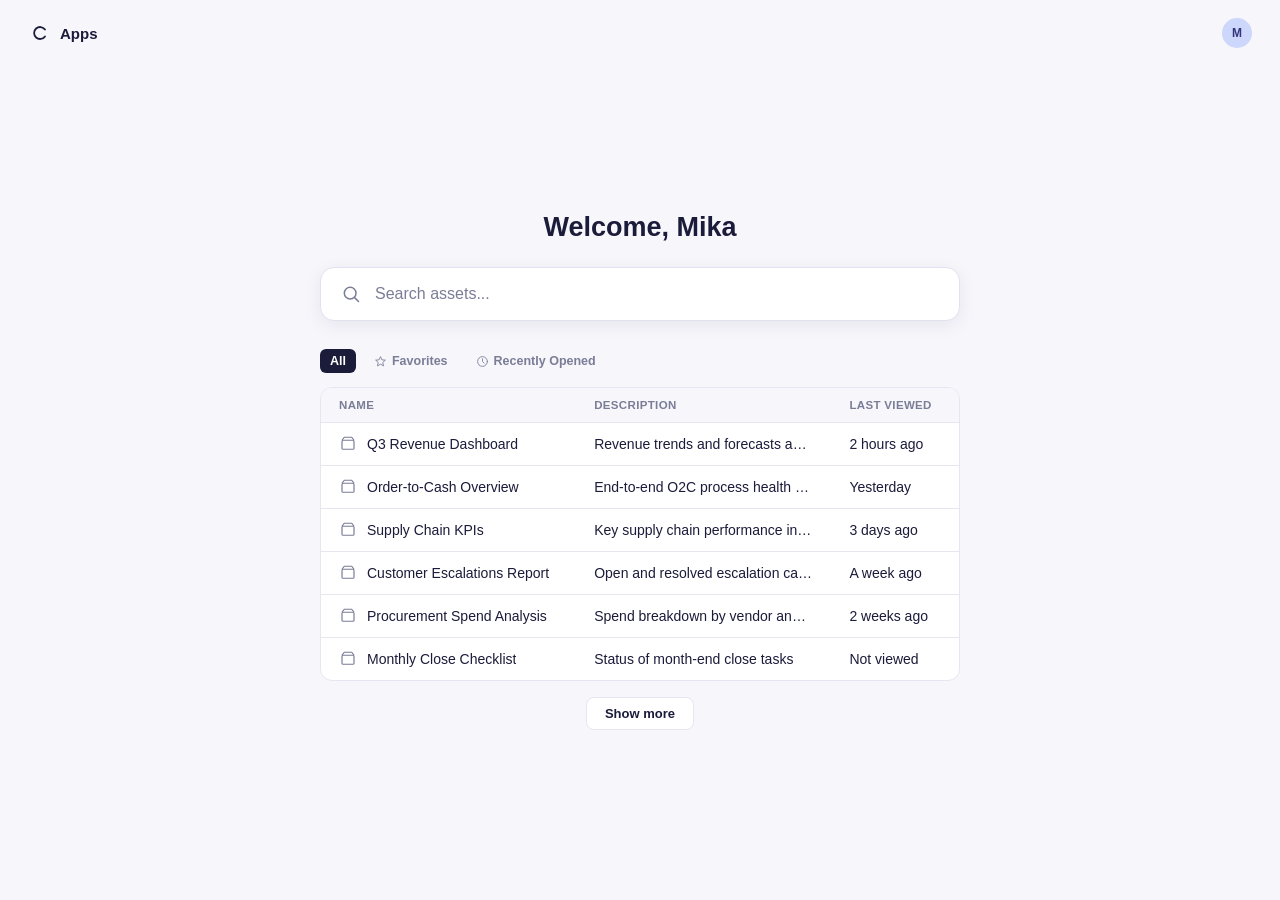
==== apps.html @ a7b81aa7 "Add Apps portal decoupling click-through prototype" ====
<!DOCTYPE html>
<html lang="en">
<head>
<meta charset="UTF-8" />
<meta name="viewport" content="width=device-width, initial-scale=1.0" />
<title>Apps</title>
<link rel="stylesheet" href="styles.css" />
</head>
<body>

<div class="apps-shell">

  <header class="apps-topbar">
    <div class="apps-topbar-logo">
      <svg viewBox="0 0 24 24" fill="none" stroke="currentColor" stroke-width="1.8">
        <path d="M17 8.5a6 6 0 1 0 0 7" stroke-linecap="round"/>
      </svg>
      <span>Apps</span>
    </div>
    <div class="l0-avatar" style="width:30px;height:30px;font-size:12px;">M</div>
  </header>

  <main class="apps-hero">
    <div class="apps-hero-inner">

      <h1 class="apps-welcome">Welcome, Mika</h1>

      <div class="apps-search">
        <svg viewBox="0 0 24 24" fill="none" stroke="currentColor" stroke-width="1.8" stroke-linecap="round">
          <circle cx="11" cy="11" r="7"/>
          <line x1="21" y1="21" x2="16.65" y2="16.65"/>
        </svg>
        <input type="text" placeholder="Search assets..." />
      </div>

      <div class="apps-filters">
        <button class="chip-btn chip-active" id="filter-all">All</button>
        <button class="chip-btn chip-inactive" id="filter-favorites">
          <svg viewBox="0 0 24 24" fill="none" stroke="currentColor" stroke-width="1.6" stroke-linejoin="round"><path d="M12 3l2.6 5.9 6.4.6-4.8 4.3 1.4 6.3L12 17l-5.6 3.1 1.4-6.3-4.8-4.3 6.4-.6L12 3z"/></svg>
          Favorites
        </button>
        <button class="chip-btn chip-inactive" id="filter-recent">
          <svg viewBox="0 0 24 24" fill="none" stroke="currentColor" stroke-width="1.6" stroke-linecap="round" stroke-linejoin="round"><circle cx="12" cy="12" r="9"/><path d="M12 7v5l3 3"/></svg>
          Recently Opened
        </button>
      </div>

      <div class="apps-asset-list">
        <table class="apps-table">
          <colgroup>
            <col class="apps-col-name" />
            <col class="apps-col-description" />
            <col class="apps-col-lastviewed" />
          </colgroup>
          <thead>
            <tr>
              <th>Name</th>
              <th>Description</th>
              <th>Last viewed</th>
            </tr>
          </thead>
          <tbody>
            <tr data-favorite="true" data-recent="true">
              <td>
                <div class="apps-name-cell">
                  <svg viewBox="0 0 24 24" fill="none" stroke="currentColor" stroke-width="1.6" stroke-linejoin="round"><rect x="4" y="7" width="16" height="12" rx="1.5"/><path d="M4 7l3-4h10l3 4"/></svg>
                  <span>Q3 Revenue Dashboard</span>
                </div>
              </td>
              <td class="apps-desc-cell">Revenue trends and forecasts across all regions</td>
              <td class="apps-lastviewed-cell">2 hours ago</td>
            </tr>
            <tr data-favorite="false" data-recent="true">
              <td>
                <div class="apps-name-cell">
                  <svg viewBox="0 0 24 24" fill="none" stroke="currentColor" stroke-width="1.6" stroke-linejoin="round"><rect x="4" y="7" width="16" height="12" rx="1.5"/><path d="M4 7l3-4h10l3 4"/></svg>
                  <span>Order-to-Cash Overview</span>
                </div>
              </td>
              <td class="apps-desc-cell">End-to-end O2C process health and bottlenecks</td>
              <td class="apps-lastviewed-cell">Yesterday</td>
            </tr>
            <tr data-favorite="true" data-recent="true">
              <td>
                <div class="apps-name-cell">
                  <svg viewBox="0 0 24 24" fill="none" stroke="currentColor" stroke-width="1.6" stroke-linejoin="round"><rect x="4" y="7" width="16" height="12" rx="1.5"/><path d="M4 7l3-4h10l3 4"/></svg>
                  <span>Supply Chain KPIs</span>
                </div>
              </td>
              <td class="apps-desc-cell">Key supply chain performance indicators</td>
              <td class="apps-lastviewed-cell">3 days ago</td>
            </tr>
            <tr data-favorite="false" data-recent="false">
              <td>
                <div class="apps-name-cell">
                  <svg viewBox="0 0 24 24" fill="none" stroke="currentColor" stroke-width="1.6" stroke-linejoin="round"><rect x="4" y="7" width="16" height="12" rx="1.5"/><path d="M4 7l3-4h10l3 4"/></svg>
                  <span>Customer Escalations Report</span>
                </div>
              </td>
              <td class="apps-desc-cell">Open and resolved escalation cases by team</td>
              <td class="apps-lastviewed-cell">A week ago</td>
            </tr>
            <tr data-favorite="false" data-recent="false">
              <td>
                <div class="apps-name-cell">
                  <svg viewBox="0 0 24 24" fill="none" stroke="currentColor" stroke-width="1.6" stroke-linejoin="round"><rect x="4" y="7" width="16" height="12" rx="1.5"/><path d="M4 7l3-4h10l3 4"/></svg>
                  <span>Procurement Spend Analysis</span>
                </div>
              </td>
              <td class="apps-desc-cell">Spend breakdown by vendor and category</td>
              <td class="apps-lastviewed-cell">2 weeks ago</td>
            </tr>
            <tr data-favorite="false" data-recent="false">
              <td>
                <div class="apps-name-cell">
                  <svg viewBox="0 0 24 24" fill="none" stroke="currentColor" stroke-width="1.6" stroke-linejoin="round"><rect x="4" y="7" width="16" height="12" rx="1.5"/><path d="M4 7l3-4h10l3 4"/></svg>
                  <span>Monthly Close Checklist</span>
                </div>
              </td>
              <td class="apps-desc-cell">Status of month-end close tasks</td>
              <td class="apps-lastviewed-cell">Not viewed</td>
            </tr>
          </tbody>
        </table>
      </div>

      <div class="apps-load-more">
        <button class="apps-load-more-btn" id="load-more-btn">Show more</button>
      </div>

    </div>
  </main>

</div>

<script>
  const allBtn = document.getElementById('filter-all');
  const favBtn = document.getElementById('filter-favorites');
  const recentBtn = document.getElementById('filter-recent');
  const filterBtns = [allBtn, favBtn, recentBtn];
  const tableBody = document.querySelector('.apps-table tbody');

  let currentMode = 'all';

  function applyFilterToRows() {
    document.querySelectorAll('.apps-table tbody tr').forEach((row) => {
      if (currentMode === 'favorites') {
        row.style.display = row.dataset.favorite === 'true' ? '' : 'none';
      } else if (currentMode === 'recent') {
        row.style.display = row.dataset.recent === 'true' ? '' : 'none';
      } else {
        row.style.display = '';
      }
    });
  }

  function setFilter(mode) {
    currentMode = mode;
    filterBtns.forEach((btn) => {
      const isActive = btn.dataset.mode === mode;
      btn.classList.toggle('chip-active', isActive);
      btn.classList.toggle('chip-inactive', !isActive);
    });
    applyFilterToRows();
  }

  allBtn.dataset.mode = 'all';
  favBtn.dataset.mode = 'favorites';
  recentBtn.dataset.mode = 'recent';

  filterBtns.forEach((btn) => {
    btn.addEventListener('click', () => setFilter(btn.dataset.mode));
  });

  // Selecting an asset opens it in the asset view
  tableBody.addEventListener('click', (e) => {
    if (e.target.closest('tr')) {
      window.location.href = 'asset-view.html';
    }
  });

  // ---- Load more: append another batch of assets ----
  const assetIcon = '<svg viewBox="0 0 24 24" fill="none" stroke="currentColor" stroke-width="1.6" stroke-linejoin="round"><rect x="4" y="7" width="16" height="12" rx="1.5"/><path d="M4 7l3-4h10l3 4"/></svg>';

  const moreAssets = [
    { name: 'Vendor Onboarding Times', desc: 'Average onboarding duration by vendor category', lastViewed: '3 weeks ago', favorite: false, recent: false },
    { name: 'Invoice Exception Handling', desc: 'Root causes for held and blocked invoices', lastViewed: 'A month ago', favorite: false, recent: false },
    { name: 'Warehouse Throughput', desc: 'Inbound and outbound throughput by warehouse', lastViewed: 'Not viewed', favorite: false, recent: false },
    { name: 'Customer Churn Signals', desc: 'Early indicators of churn risk by account', lastViewed: '5 days ago', favorite: true, recent: true },
    { name: 'HR Onboarding Funnel', desc: 'New hire onboarding completion rates', lastViewed: 'Not viewed', favorite: false, recent: false },
    { name: 'IT Ticket Backlog', desc: 'Open IT tickets by priority and age', lastViewed: '2 months ago', favorite: false, recent: false }
  ];

  const loadMoreBtn = document.getElementById('load-more-btn');
  let extraRows = [];
  let expanded = false;

  loadMoreBtn.addEventListener('click', () => {
    if (!expanded) {
      extraRows = moreAssets.map((asset) => {
        const row = document.createElement('tr');
        row.dataset.favorite = String(asset.favorite);
        row.dataset.recent = String(asset.recent);
        row.innerHTML = `
          <td>
            <div class="apps-name-cell">
              ${assetIcon}
              <span>${asset.name}</span>
            </div>
          </td>
          <td class="apps-desc-cell">${asset.desc}</td>
          <td class="apps-lastviewed-cell">${asset.lastViewed}</td>
        `;
        tableBody.appendChild(row);
        return row;
      });

      applyFilterToRows();
      loadMoreBtn.textContent = 'Show less';
      expanded = true;
    } else {
      extraRows.forEach((row) => row.remove());
      extraRows = [];
      loadMoreBtn.textContent = 'Show more';
      expanded = false;
    }
  });
</script>

</body>
</html>
---- styles.css ----
/* Shared design tokens + L0 sidebar styles for the Apps/Builder prototype */

:root {
  --font: -apple-system, BlinkMacSystemFont, "Inter", "Segoe UI", Roboto, Helvetica, Arial, sans-serif;

  --sidebar-bg: #f6f6fb;
  --content-bg: #ffffff;
  --border-color: #e6e6f0;

  --text-primary: #1b1b3a;
  --text-secondary: #7a7d96;

  --hover-bg: #d9d9e3;
  --active-bg: #cfe1fb;

  --search-bg: #ffffff;
  --search-border: #e2e2ee;
  --shortcut-bg: #eceef3;
  --shortcut-text: #6e7191;

  --avatar-bg: #cdd6fb;
  --avatar-text: #33367a;

  --accent-blue: #2f6fed;

  --sidebar-width: 280px;
  --sidebar-width-collapsed: 68px;
  --ide-sidebar-width: 200px;
}

* {
  box-sizing: border-box;
}

html, body {
  margin: 0;
  padding: 0;
  height: 100%;
  font-family: var(--font);
  color: var(--text-primary);
  -webkit-font-smoothing: antialiased;
}

.app-shell {
  display: flex;
  height: 100vh;
  overflow: hidden;
}

/* ---------- L0 Sidebar ---------- */

.l0-sidebar {
  width: var(--sidebar-width);
  flex-shrink: 0;
  background: var(--sidebar-bg);
  border-right: 1px solid var(--border-color);
  display: flex;
  flex-direction: column;
  transition: width 0.15s ease;
}

.l0-sidebar.collapsed {
  width: var(--sidebar-width-collapsed);
}

.l0-header {
  display: flex;
  align-items: center;
  justify-content: space-between;
  padding: 14px 16px 10px 16px;
  flex-shrink: 0;
}

.l0-workspace-switch {
  display: flex;
  align-items: center;
  gap: 8px;
  cursor: pointer;
  min-width: 0;
}

.l0-logo {
  width: 22px;
  height: 22px;
  flex-shrink: 0;
  color: var(--text-primary);
}

.l0-workspace-name {
  font-size: 15px;
  font-weight: 600;
  white-space: nowrap;
  overflow: hidden;
  text-overflow: ellipsis;
}

.l0-chevron {
  width: 14px;
  height: 14px;
  color: var(--text-secondary);
  flex-shrink: 0;
}

.l0-collapse-btn {
  width: 28px;
  height: 28px;
  border-radius: 6px;
  display: flex;
  align-items: center;
  justify-content: center;
  color: var(--text-secondary);
  cursor: pointer;
  border: 1px solid transparent;
  background: transparent;
  flex-shrink: 0;
}

.l0-collapse-btn:hover {
  background: var(--hover-bg);
  border-color: var(--border-color);
  color: var(--text-primary);
}

.l0-collapse-btn svg {
  width: 18px;
  height: 18px;
}

/* Generic tooltip, shown on hover of any [data-tooltip] element (mirrors product tooltip style) */
[data-tooltip] {
  position: relative;
}

[data-tooltip]::after {
  content: attr(data-tooltip);
  position: absolute;
  left: calc(100% + 12px);
  top: 50%;
  transform: translateY(-50%);
  background: #ffffff;
  border: 1px solid var(--border-color);
  border-radius: 8px;
  padding: 7px 12px;
  font-size: 13px;
  font-weight: 600;
  color: var(--text-primary);
  white-space: nowrap;
  box-shadow: 0 4px 12px rgba(20, 20, 50, 0.12);
  opacity: 0;
  pointer-events: none;
  transition: opacity 0.1s ease;
  z-index: 20;
}

[data-tooltip]::before {
  content: "";
  position: absolute;
  left: 100%;
  top: 50%;
  margin-left: 4px;
  width: 8px;
  height: 8px;
  background: #ffffff;
  border-left: 1px solid var(--border-color);
  border-bottom: 1px solid var(--border-color);
  transform: translateY(-50%) rotate(135deg);
  opacity: 0;
  transition: opacity 0.1s ease;
  z-index: 21;
}

[data-tooltip]:hover::after,
[data-tooltip]:hover::before {
  opacity: 1;
}

/* Nav item tooltips only make sense when collapsed (icon-only) — label is visible otherwise */
.l0-sidebar:not(.collapsed) .l0-nav-item::after,
.l0-sidebar:not(.collapsed) .l0-nav-item::before {
  content: none;
}

.l0-sidebar.collapsed .l0-workspace-name,
.l0-sidebar.collapsed .l0-chevron,
.l0-sidebar.collapsed .l0-nav-label,
.l0-sidebar.collapsed .l0-starred-label,
.l0-sidebar.collapsed .l0-profile-info {
  display: none;
}

.l0-sidebar.collapsed .l0-header {
  justify-content: center;
}

/* Collapsed search: icon-only, acts as a button that re-expands the sidebar */
.l0-sidebar.collapsed .l0-search {
  margin: 4px 12px 12px 12px;
}

.l0-sidebar.collapsed .l0-search-inner {
  background: transparent;
  border-color: transparent;
  padding: 9px 10px;
  justify-content: center;
}

.l0-sidebar.collapsed .l0-search-inner:hover {
  background: var(--hover-bg);
}

.l0-sidebar.collapsed .l0-search-inner input,
.l0-sidebar.collapsed .l0-search-inner .l0-shortcut {
  display: none;
}

/* Search */

.l0-search {
  margin: 4px 16px 12px 16px;
  flex-shrink: 0;
}

.l0-search-inner {
  display: flex;
  align-items: center;
  gap: 8px;
  background: var(--search-bg);
  border: 1px solid var(--search-border);
  border-radius: 8px;
  padding: 8px 10px;
}

.l0-search-icon {
  width: 16px;
  height: 16px;
  color: var(--text-secondary);
  flex-shrink: 0;
}

.l0-search-inner input {
  border: none;
  outline: none;
  background: transparent;
  font-size: 13.5px;
  font-family: var(--font);
  color: var(--text-primary);
  flex: 1;
  min-width: 0;
}

.l0-search-inner input::placeholder {
  color: var(--text-secondary);
}

.l0-shortcut {
  display: flex;
  align-items: center;
  gap: 2px;
  background: var(--shortcut-bg);
  color: var(--shortcut-text);
  font-size: 11px;
  font-weight: 600;
  padding: 2px 6px;
  border-radius: 5px;
  flex-shrink: 0;
}

/* Nav list */

.l0-nav {
  display: flex;
  flex-direction: column;
  gap: 2px;
  padding: 0 12px;
  flex-shrink: 0;
}

.l0-nav-item {
  display: flex;
  align-items: center;
  gap: 10px;
  padding: 9px 10px;
  border-radius: 8px;
  cursor: pointer;
  color: var(--text-primary);
  text-decoration: none;
  font-size: 14.5px;
  font-weight: 500;
}

.l0-sidebar.collapsed .l0-nav-item {
  justify-content: center;
}

.l0-nav-item:hover {
  background: var(--hover-bg);
}

.l0-nav-item.active {
  background: var(--active-bg);
}

.l0-nav-item.active:hover {
  background: var(--active-bg);
}

.l0-nav-icon {
  width: 19px;
  height: 19px;
  flex-shrink: 0;
}

.l0-nav-label {
  white-space: nowrap;
  overflow: hidden;
  text-overflow: ellipsis;
}

.l0-divider {
  height: 1px;
  background: var(--border-color);
  margin: 10px 16px;
  flex-shrink: 0;
}

/* Starred section */

.l0-starred {
  padding: 4px 22px;
  flex-shrink: 0;
}

.l0-starred-label {
  font-size: 12.5px;
  font-weight: 600;
  color: var(--text-secondary);
}

/* Scrollable middle area (for future long lists) */

.l0-scroll-area {
  flex: 1;
  overflow-y: auto;
}

.l0-scroll-area::-webkit-scrollbar {
  width: 6px;
}

.l0-scroll-area::-webkit-scrollbar-thumb {
  background: var(--border-color);
  border-radius: 3px;
}

/* Profile footer */

.l0-footer {
  flex-shrink: 0;
  padding: 12px 16px;
  display: flex;
  align-items: center;
  gap: 10px;
  cursor: pointer;
}

.l0-footer:hover {
  background: var(--hover-bg);
}

.l0-avatar {
  width: 32px;
  height: 32px;
  border-radius: 50%;
  background: var(--avatar-bg);
  color: var(--avatar-text);
  display: flex;
  align-items: center;
  justify-content: center;
  font-size: 13px;
  font-weight: 700;
  flex-shrink: 0;
}

.l0-profile-info {
  display: flex;
  flex-direction: column;
  min-width: 0;
  line-height: 1.3;
}

.l0-profile-name {
  font-size: 13.5px;
  font-weight: 600;
  color: var(--text-primary);
  white-space: nowrap;
  overflow: hidden;
  text-overflow: ellipsis;
}

.l0-profile-role {
  font-size: 12px;
  color: var(--text-secondary);
}

/* ---------- Main content placeholder ---------- */

.main-content {
  flex: 1;
  background: var(--content-bg);
  display: flex;
  flex-direction: column;
  min-width: 0;
}

.main-header {
  display: flex;
  align-items: center;
  justify-content: space-between;
  gap: 16px;
  padding: 10px 20px;
  background: var(--content-bg);
  flex-shrink: 0;
}

.header-right {
  display: flex;
  align-items: center;
  gap: 8px;
}

/* Shared bordered "pill" look: label chip, buttons, search box */
.header-pill,
.hbtn,
.header-search-box {
  height: 32px;
  border: 1px solid var(--border-color);
  border-radius: 8px;
  background: var(--search-bg);
}

.header-pill {
  display: inline-flex;
  align-items: center;
  gap: 6px;
  padding: 0 12px;
  font-size: 13.5px;
  font-weight: 600;
  color: var(--text-primary);
  white-space: nowrap;
}

.breadcrumb-root {
  cursor: pointer;
}

.breadcrumb-root:hover {
  color: var(--text-secondary);
}

.breadcrumb-sep {
  width: 13px;
  height: 13px;
  color: var(--text-secondary);
  flex-shrink: 0;
}

.breadcrumb-current {
  display: inline-flex;
  align-items: center;
  gap: 6px;
  cursor: pointer;
}

.breadcrumb-current svg.breadcrumb-icon {
  width: 16px;
  height: 16px;
  color: var(--text-secondary);
  flex-shrink: 0;
}

.breadcrumb-chevron {
  width: 13px;
  height: 13px;
  color: var(--text-secondary);
  flex-shrink: 0;
}

.hbtn {
  display: inline-flex;
  align-items: center;
  gap: 6px;
  padding: 0 12px;
  font-size: 13px;
  font-weight: 600;
  color: var(--text-primary);
  text-decoration: none;
  cursor: pointer;
  white-space: nowrap;
}

.hbtn:hover {
  background: var(--hover-bg);
}

.hbtn svg {
  width: 15px;
  height: 15px;
  flex-shrink: 0;
}

.header-search-box {
  display: flex;
  align-items: center;
  padding: 0 10px;
  width: 200px;
  gap: 8px;
}

.header-search-box input {
  border: none;
  outline: none;
  background: transparent;
  font-family: var(--font);
  font-size: 13px;
  color: var(--text-primary);
  flex: 1;
  min-width: 0;
}

.header-search-box input::placeholder {
  color: var(--text-secondary);
}

.header-search-shortcut {
  font-size: 12px;
  color: var(--text-secondary);
  flex-shrink: 0;
}

.hicon-btn {
  width: 32px;
  height: 32px;
  border-radius: 8px;
  border: none;
  background: transparent;
  color: var(--text-primary);
  display: flex;
  align-items: center;
  justify-content: center;
  cursor: pointer;
  flex-shrink: 0;
}

.hicon-btn:hover {
  background: var(--hover-bg);
}

.hicon-btn svg {
  width: 17px;
  height: 17px;
}

.main-body {
  flex: 1;
  overflow-y: auto;
  display: flex;
  flex-direction: column;
}

/* ---------- Toolbar (above data table) ---------- */

.toolbar {
  display: flex;
  align-items: center;
  justify-content: space-between;
  padding: 14px 20px;
  flex-shrink: 0;
}

.toolbar-left {
  display: flex;
  align-items: center;
  gap: 8px;
}

.toolbar-title {
  font-size: 14px;
  font-weight: 700;
  color: var(--text-primary);
  margin-right: 4px;
  white-space: nowrap;
}

.chip-btn {
  display: inline-flex;
  align-items: center;
  gap: 5px;
  border: none;
  border-radius: 6px;
  padding: 5px 10px;
  font-size: 12.5px;
  font-weight: 600;
  cursor: pointer;
  white-space: nowrap;
}

.chip-btn svg {
  width: 13px;
  height: 13px;
}

.chip-btn.chip-active {
  background: var(--text-primary);
  color: #ffffff;
}

.chip-btn.chip-inactive {
  background: transparent;
  color: var(--text-secondary);
}

.chip-btn.chip-inactive:hover {
  background: var(--hover-bg);
  color: var(--text-primary);
}

.view-toggle {
  display: flex;
  align-items: center;
  gap: 2px;
}

.view-toggle-btn {
  width: 30px;
  height: 30px;
  border: none;
  background: transparent;
  border-radius: 6px;
  display: flex;
  align-items: center;
  justify-content: center;
  color: var(--text-secondary);
  cursor: pointer;
}

.view-toggle-btn svg {
  width: 17px;
  height: 17px;
}

.view-toggle-btn:hover {
  background: var(--hover-bg);
}

.view-toggle-btn.active {
  background: var(--hover-bg);
  color: var(--text-primary);
}

/* ---------- Data table ---------- */

.data-table {
  width: 100%;
  table-layout: fixed;
  border-collapse: collapse;
}

.data-table th {
  text-align: left;
  font-size: 12.5px;
  font-weight: 700;
  color: var(--text-primary);
  padding: 8px 20px;
  border-bottom: 1px solid var(--border-color);
  white-space: nowrap;
  overflow: hidden;
  text-overflow: ellipsis;
}

.data-table td {
  padding: 9px 20px;
  font-size: 13px;
  color: var(--text-primary);
  border-bottom: 1px solid var(--border-color);
  vertical-align: middle;
  overflow: hidden;
}

.data-table tbody tr {
  cursor: pointer;
}

.data-table tbody tr:hover {
  background: var(--sidebar-bg);
}

.space-detail-view {
  padding: 40px 20px;
}

.space-detail-empty {
  font-size: 13.5px;
  color: var(--text-secondary);
}

.col-name {
  width: 32%;
}

.col-description {
  width: 26%;
  color: var(--text-secondary);
}

.col-packages {
  width: 14%;
}

.col-perspectives {
  width: 22%;
}

.col-actions {
  width: 40px;
  text-align: right;
}

.name-cell {
  display: flex;
  align-items: center;
  gap: 8px;
  min-width: 0;
}

.name-cell svg {
  width: 18px;
  height: 18px;
  color: var(--text-secondary);
  flex-shrink: 0;
}

.name-cell .expand-chevron {
  width: 13px;
  height: 13px;
  margin-right: -2px;
}

.name-cell span {
  overflow: hidden;
  text-overflow: ellipsis;
  white-space: nowrap;
}

.desc-cell {
  color: var(--text-secondary);
  overflow: hidden;
  text-overflow: ellipsis;
  white-space: nowrap;
}

.perspective-chip {
  display: inline-flex;
  align-items: center;
  gap: 4px;
  background: var(--sidebar-bg);
  border-radius: 6px;
  padding: 3px 8px;
  font-size: 12px;
  font-weight: 500;
  color: var(--text-primary);
  max-width: 150px;
}

.perspective-chip svg {
  width: 12px;
  height: 12px;
  flex-shrink: 0;
  color: var(--text-secondary);
}

.perspective-chip span {
  overflow: hidden;
  text-overflow: ellipsis;
  white-space: nowrap;
}

.perspective-more {
  display: inline-flex;
  align-items: center;
  margin-left: 4px;
  background: var(--sidebar-bg);
  border-radius: 6px;
  padding: 3px 7px;
  font-size: 12px;
  font-weight: 600;
  color: var(--text-secondary);
}

.row-more-btn {
  width: 26px;
  height: 26px;
  border: none;
  background: transparent;
  border-radius: 6px;
  color: var(--text-secondary);
  display: inline-flex;
  align-items: center;
  justify-content: center;
  cursor: pointer;
}

.row-more-btn:hover {
  background: var(--hover-bg);
  color: var(--text-primary);
}

.row-more-btn svg {
  width: 15px;
  height: 15px;
}

/* ================================================================
   IDE / Asset Editor screen (ide.html)
   ================================================================ */

.ide-shell {
  flex: 1;
  min-width: 0;
  display: flex;
  flex-direction: column;
  height: 100%;
  overflow: hidden;
}

/* ---------- Top bar: breadcrumb + global actions ---------- */

.ide-topbar {
  flex-shrink: 0;
  height: 44px;
  display: flex;
  align-items: center;
  justify-content: space-between;
  gap: 16px;
  padding: 0 16px;
  border-bottom: 1px solid var(--border-color);
  background: var(--content-bg);
}

.ide-breadcrumb {
  display: flex;
  align-items: center;
  gap: 6px;
  font-size: 13px;
  font-weight: 600;
  color: var(--text-primary);
  min-width: 0;
  overflow: hidden;
}

.ide-crumb {
  display: flex;
  align-items: center;
  gap: 5px;
  white-space: nowrap;
  cursor: pointer;
}

.ide-crumb.static {
  cursor: default;
}

.ide-crumb:hover {
  color: var(--text-secondary);
}

.ide-crumb svg.crumb-icon {
  width: 15px;
  height: 15px;
  color: var(--text-secondary);
  flex-shrink: 0;
}

.ide-crumb svg.crumb-chevron {
  width: 12px;
  height: 12px;
  color: var(--text-secondary);
  flex-shrink: 0;
}

.ide-crumb-sep {
  width: 12px;
  height: 12px;
  color: var(--text-secondary);
  flex-shrink: 0;
}

.ide-favorite-btn {
  width: 26px;
  height: 26px;
  border: none;
  background: transparent;
  border-radius: 6px;
  color: var(--text-secondary);
  display: flex;
  align-items: center;
  justify-content: center;
  cursor: pointer;
  flex-shrink: 0;
  margin-left: 2px;
}

.ide-favorite-btn:hover {
  background: var(--hover-bg);
  color: var(--text-primary);
}

.ide-favorite-btn svg {
  width: 15px;
  height: 15px;
}

.ide-topbar-right {
  display: flex;
  align-items: center;
  gap: 8px;
  flex-shrink: 0;
}

.ide-topbar-right .header-search-box {
  width: 150px;
}

.status-pill {
  display: inline-flex;
  align-items: center;
  gap: 6px;
  height: 32px;
  border: 1px solid var(--border-color);
  border-radius: 8px;
  padding: 0 10px;
  font-size: 13px;
  font-weight: 600;
  color: var(--text-primary);
  cursor: pointer;
  white-space: nowrap;
}

.status-pill:hover {
  background: var(--hover-bg);
}

.status-dot {
  width: 8px;
  height: 8px;
  border-radius: 50%;
  background: var(--accent-blue);
  flex-shrink: 0;
}

.status-pill svg {
  width: 12px;
  height: 12px;
  color: var(--text-secondary);
  flex-shrink: 0;
}

.count-btn {
  display: inline-flex;
  align-items: center;
  gap: 5px;
  height: 32px;
  border: none;
  background: transparent;
  border-radius: 8px;
  padding: 0 8px;
  font-size: 12.5px;
  font-weight: 600;
  color: var(--text-secondary);
  cursor: pointer;
}

.count-btn:hover {
  background: var(--hover-bg);
}

.count-btn svg {
  width: 16px;
  height: 16px;
}

.btn-primary {
  height: 32px;
  border: none;
  border-radius: 8px;
  padding: 0 16px;
  background: var(--text-primary);
  color: #ffffff;
  font-family: var(--font);
  font-size: 13px;
  font-weight: 600;
  cursor: pointer;
}

.btn-primary:hover {
  opacity: 0.88;
}

/* ---------- Tab bar (below topbar) ---------- */

.ide-tabbar {
  flex-shrink: 0;
  height: 40px;
  display: flex;
  align-items: stretch;
  border-bottom: 1px solid var(--border-color);
  background: var(--content-bg);
}

.ide-tabbar-sidebar-slot {
  width: var(--ide-sidebar-width);
  flex-shrink: 0;
  display: flex;
  align-items: center;
  gap: 4px;
  padding: 0 10px;
  border-right: 1px solid var(--border-color);
}

.new-asset-btn {
  display: inline-flex;
  align-items: center;
  gap: 6px;
  border: none;
  background: transparent;
  border-radius: 6px;
  padding: 5px 8px 5px 4px;
  font-size: 12.5px;
  font-weight: 600;
  color: var(--text-primary);
  cursor: pointer;
  white-space: nowrap;
}

.new-asset-btn:hover {
  background: var(--hover-bg);
}

.new-asset-btn svg {
  width: 15px;
  height: 15px;
  flex-shrink: 0;
}

.tabbar-icon-btn {
  width: 26px;
  height: 26px;
  border: none;
  background: transparent;
  border-radius: 6px;
  color: var(--text-secondary);
  display: inline-flex;
  align-items: center;
  justify-content: center;
  cursor: pointer;
  flex-shrink: 0;
}

.tabbar-icon-btn:hover {
  background: var(--hover-bg);
  color: var(--text-primary);
}

.tabbar-icon-btn svg {
  width: 15px;
  height: 15px;
}

.ide-tabbar-main {
  flex: 1;
  display: flex;
  align-items: center;
  gap: 4px;
  padding: 0 8px;
  min-width: 0;
}

.asset-tab {
  display: inline-flex;
  align-items: center;
  gap: 6px;
  height: 28px;
  padding: 0 8px 0 10px;
  border-radius: 6px;
  font-size: 13px;
  font-weight: 500;
  color: var(--text-primary);
  background: var(--sidebar-bg);
  cursor: pointer;
  flex-shrink: 0;
}

.asset-tab svg.tab-icon {
  width: 15px;
  height: 15px;
  color: var(--text-secondary);
  flex-shrink: 0;
}

.asset-tab .tab-close {
  width: 16px;
  height: 16px;
  border-radius: 4px;
  display: inline-flex;
  align-items: center;
  justify-content: center;
  color: var(--text-secondary);
  flex-shrink: 0;
}

.asset-tab .tab-close:hover {
  background: var(--hover-bg);
  color: var(--text-primary);
}

.asset-tab .tab-close svg {
  width: 12px;
  height: 12px;
}

/* ---------- Body row: sidebar + main ---------- */

.ide-body-row {
  flex: 1;
  display: flex;
  min-height: 0;
  overflow: hidden;
}

.ide-sidebar {
  width: var(--ide-sidebar-width);
  flex-shrink: 0;
  background: var(--sidebar-bg);
  border-right: 1px solid var(--border-color);
  display: flex;
  flex-direction: column;
  overflow-y: auto;
  padding: 8px 0;
}

.ide-nav {
  display: flex;
  flex-direction: column;
  gap: 1px;
  padding: 0 8px;
}

.ide-nav-item {
  display: flex;
  align-items: center;
  gap: 8px;
  padding: 6px 8px;
  border-radius: 6px;
  font-size: 13px;
  font-weight: 500;
  color: var(--text-primary);
  text-decoration: none;
  cursor: pointer;
  white-space: nowrap;
}

.ide-nav-item:hover {
  background: var(--hover-bg);
}

.ide-nav-item svg {
  width: 16px;
  height: 16px;
  color: var(--text-secondary);
  flex-shrink: 0;
}

.ide-nav-item span {
  overflow: hidden;
  text-overflow: ellipsis;
  flex: 1;
  min-width: 0;
}

.ide-nav-item .row-chevron {
  width: 13px;
  height: 13px;
  color: var(--text-secondary);
  flex-shrink: 0;
}

.ide-section-label {
  font-size: 10.5px;
  font-weight: 700;
  letter-spacing: 0.04em;
  text-transform: uppercase;
  color: var(--text-secondary);
  padding: 14px 16px 6px 16px;
}

.ide-nav-children {
  display: flex;
  flex-direction: column;
  gap: 1px;
  padding: 0 8px;
}

.ide-nav-child {
  display: flex;
  align-items: center;
  gap: 8px;
  padding: 6px 8px 6px 30px;
  border-radius: 6px;
  font-size: 13px;
  font-weight: 500;
  color: var(--text-primary);
  cursor: pointer;
  border-left: 2px solid transparent;
  margin-left: 2px;
}

.ide-nav-child:hover {
  background: var(--hover-bg);
}

.ide-nav-child.active {
  background: var(--active-bg);
  border-left: 2px solid var(--accent-blue);
}

.ide-nav-child span {
  flex: 1;
  min-width: 0;
  overflow: hidden;
  text-overflow: ellipsis;
}

.ide-nav-child .row-more-btn {
  flex-shrink: 0;
}

.ide-sidebar-spacer {
  flex: 1;
}

.ide-sidebar-footer {
  border-top: 1px solid var(--border-color);
  padding: 8px 8px 4px 8px;
  display: flex;
  flex-direction: column;
  gap: 1px;
}

/* ---------- Main: asset body ---------- */

.ide-main {
  flex: 1;
  display: flex;
  flex-direction: column;
  min-width: 0;
  background: var(--content-bg);
  overflow: hidden;
}

.asset-header {
  flex-shrink: 0;
  display: flex;
  align-items: center;
  gap: 14px;
  padding: 12px 20px 10px 20px;
}

.asset-title {
  font-size: 15px;
  font-weight: 700;
  color: var(--text-primary);
  white-space: nowrap;
}

.asset-header-icons {
  display: flex;
  align-items: center;
  gap: 2px;
}

.asset-header-icon-btn {
  width: 28px;
  height: 28px;
  border: none;
  background: transparent;
  border-radius: 6px;
  color: var(--text-secondary);
  display: inline-flex;
  align-items: center;
  justify-content: center;
  cursor: pointer;
}

.asset-header-icon-btn:hover {
  background: var(--hover-bg);
  color: var(--text-primary);
}

.asset-header-icon-btn svg {
  width: 15px;
  height: 15px;
}

.asset-header-spacer {
  flex: 1;
}

.segmented-control {
  display: flex;
  align-items: center;
  gap: 2px;
  background: var(--sidebar-bg);
  border-radius: 8px;
  padding: 2px;
  flex-shrink: 0;
}

.segmented-option {
  padding: 5px 12px;
  font-size: 12.5px;
  font-weight: 600;
  color: var(--text-secondary);
  border-radius: 6px;
  cursor: pointer;
  white-space: nowrap;
}

.segmented-option.active {
  background: #ffffff;
  color: var(--text-primary);
  border: 1px solid var(--border-color);
}

.asset-header-trailing {
  display: flex;
  align-items: center;
  gap: 10px;
  flex-shrink: 0;
}

.percent-badge {
  width: 28px;
  height: 28px;
  border-radius: 50%;
  border: 2px solid var(--accent-blue);
  display: flex;
  align-items: center;
  justify-content: center;
  font-size: 7px;
  font-weight: 700;
  color: var(--text-primary);
  flex-shrink: 0;
}

.badge-wrap {
  position: relative;
  display: inline-flex;
  color: var(--text-secondary);
  cursor: pointer;
}

.badge-wrap svg {
  width: 18px;
  height: 18px;
}

.badge-count {
  position: absolute;
  top: -5px;
  right: -7px;
  background: var(--accent-blue);
  color: #ffffff;
  font-size: 9px;
  font-weight: 700;
  border-radius: 8px;
  padding: 0 4px;
  line-height: 14px;
  min-width: 14px;
  text-align: center;
}

.edit-btn {
  width: 26px;
  height: 26px;
  border: none;
  background: transparent;
  border-radius: 6px;
  color: var(--text-secondary);
  display: inline-flex;
  align-items: center;
  justify-content: center;
  cursor: pointer;
  flex-shrink: 0;
}

.edit-btn:hover {
  background: var(--hover-bg);
  color: var(--text-primary);
}

.edit-btn svg {
  width: 15px;
  height: 15px;
}

.asset-tabs {
  flex-shrink: 0;
  display: flex;
  align-items: center;
  gap: 20px;
  padding: 0 20px;
  border-bottom: 1px solid var(--border-color);
}

.asset-view-tab {
  padding: 9px 0;
  font-size: 13px;
  font-weight: 600;
  color: var(--text-secondary);
  cursor: pointer;
  border-bottom: 2px solid transparent;
  margin-bottom: -1px;
}

.asset-view-tab.active {
  color: var(--text-primary);
  border-bottom: 2px solid var(--text-primary);
}

.asset-canvas {
  flex: 1;
  overflow: auto;
  padding: 48px 0 0 140px;
}

.metric-card {
  display: inline-block;
  border: 1px solid var(--border-color);
  border-radius: 8px;
  padding: 14px 22px 18px 22px;
  background: var(--content-bg);
}

.metric-label {
  font-size: 10.5px;
  font-weight: 700;
  letter-spacing: 0.04em;
  text-transform: uppercase;
  color: var(--text-secondary);
}

.metric-value {
  font-size: 40px;
  font-weight: 700;
  color: var(--text-primary);
  line-height: 1.1;
  margin-top: 2px;
}

/* ---------- Dropdown menu (e.g. Share) ---------- */

.dropdown-wrap {
  position: relative;
  display: inline-flex;
}

.dropdown-menu {
  position: absolute;
  top: calc(100% + 6px);
  left: 0;
  min-width: 230px;
  background: #ffffff;
  border: 1px solid var(--border-color);
  border-radius: 10px;
  padding: 6px;
  box-shadow: 0 8px 24px rgba(20, 20, 50, 0.14);
  display: none;
  z-index: 50;
}

.dropdown-menu.open {
  display: block;
}

.dropdown-item {
  display: flex;
  align-items: center;
  gap: 10px;
  padding: 9px 10px;
  border-radius: 7px;
  font-size: 13.5px;
  font-weight: 500;
  color: var(--text-primary);
  text-decoration: none;
  cursor: pointer;
  white-space: nowrap;
}

.dropdown-item:hover {
  background: var(--hover-bg);
}

.dropdown-item svg {
  width: 17px;
  height: 17px;
  color: var(--text-secondary);
  flex-shrink: 0;
}

.dropdown-item.disabled {
  color: var(--text-secondary);
  opacity: 0.65;
  cursor: default;
}

.dropdown-item.disabled:hover {
  background: transparent;
}

.dropdown-divider {
  height: 1px;
  background: var(--border-color);
  margin: 5px 8px;
}

/* ================================================================
   Apps landing page (apps.html) — dedicated, non-IDE Business User L0
   ================================================================ */

.apps-shell {
  min-height: 100vh;
  background: var(--sidebar-bg);
  display: flex;
  flex-direction: column;
}

.apps-topbar {
  flex-shrink: 0;
  display: flex;
  align-items: center;
  justify-content: space-between;
  padding: 18px 28px;
}

.apps-topbar-logo {
  display: flex;
  align-items: center;
  gap: 8px;
}

.apps-topbar-logo svg {
  width: 24px;
  height: 24px;
  color: var(--text-primary);
  flex-shrink: 0;
}

.apps-topbar-logo span {
  font-size: 15px;
  font-weight: 700;
  color: var(--text-primary);
}

.apps-hero {
  flex: 1;
  display: flex;
  align-items: center;
  justify-content: center;
  padding: 40px 24px 64px 24px;
}

.apps-hero-inner {
  width: 100%;
  max-width: 640px;
  display: flex;
  flex-direction: column;
  align-items: center;
}

.apps-welcome {
  font-size: 27px;
  font-weight: 700;
  color: var(--text-primary);
  margin: 0 0 24px 0;
  text-align: center;
}

.apps-search {
  width: 100%;
  display: flex;
  align-items: center;
  gap: 12px;
  background: #ffffff;
  border: 1px solid var(--search-border);
  border-radius: 14px;
  padding: 16px 20px;
  box-shadow: 0 4px 18px rgba(20, 20, 50, 0.07);
  margin-bottom: 28px;
  transition: border-color 0.12s ease;
}

.apps-search:focus-within {
  border-color: var(--accent-blue);
}

.apps-search svg {
  width: 20px;
  height: 20px;
  color: var(--text-secondary);
  flex-shrink: 0;
}

.apps-search input {
  border: none;
  outline: none;
  background: transparent;
  font-family: var(--font);
  font-size: 16px;
  color: var(--text-primary);
  flex: 1;
  min-width: 0;
}

.apps-search input::placeholder {
  color: var(--text-secondary);
}

.apps-filters {
  display: flex;
  align-items: center;
  gap: 8px;
  width: 100%;
  margin-bottom: 14px;
}

.apps-asset-list {
  width: 100%;
  background: #ffffff;
  border: 1px solid var(--border-color);
  border-radius: 12px;
  overflow: hidden;
}

.apps-table {
  width: 100%;
  table-layout: fixed;
  border-collapse: collapse;
}

.apps-table col.apps-col-name {
  width: 40%;
}

.apps-table col.apps-col-description {
  width: 40%;
}

.apps-table col.apps-col-lastviewed {
  width: 20%;
}

.apps-table th {
  text-align: left;
  font-size: 11.5px;
  font-weight: 700;
  letter-spacing: 0.03em;
  text-transform: uppercase;
  color: var(--text-secondary);
  padding: 11px 18px;
  border-bottom: 1px solid var(--border-color);
  background: var(--sidebar-bg);
  white-space: nowrap;
  overflow: hidden;
  text-overflow: ellipsis;
}

.apps-table td {
  padding: 12px 18px;
  font-size: 14px;
  font-weight: 500;
  color: var(--text-primary);
  border-bottom: 1px solid var(--border-color);
  vertical-align: middle;
  overflow: hidden;
}

.apps-table tbody tr {
  cursor: pointer;
}

.apps-table tbody tr:last-child td {
  border-bottom: none;
}

.apps-table tbody tr:hover {
  background: var(--sidebar-bg);
}

.apps-name-cell {
  display: flex;
  align-items: center;
  gap: 10px;
  min-width: 0;
}

.apps-name-cell svg {
  width: 18px;
  height: 18px;
  color: var(--text-secondary);
  flex-shrink: 0;
}

.apps-name-cell span {
  overflow: hidden;
  text-overflow: ellipsis;
  white-space: nowrap;
}

.apps-desc-cell {
  color: var(--text-secondary);
  font-weight: 400;
  overflow: hidden;
  text-overflow: ellipsis;
  white-space: nowrap;
}

.apps-lastviewed-cell {
  color: var(--text-secondary);
  font-weight: 400;
  white-space: nowrap;
}

.apps-load-more {
  width: 100%;
  display: flex;
  justify-content: center;
  margin-top: 16px;
}

.apps-load-more-btn {
  border: 1px solid var(--border-color);
  background: #ffffff;
  border-radius: 8px;
  padding: 8px 18px;
  font-family: var(--font);
  font-size: 13px;
  font-weight: 600;
  color: var(--text-primary);
  cursor: pointer;
}

.apps-load-more-btn:hover {
  background: var(--hover-bg);
}

.apps-load-more-btn:disabled {
  opacity: 0.5;
  cursor: default;
}

.apps-load-more-btn:disabled:hover {
  background: #ffffff;
}

/* ================================================================
   Asset view (business-user consumption view, asset-view.html)
   ================================================================ */

.av-page {
  min-height: 100vh;
  display: flex;
  flex-direction: column;
  background: var(--content-bg);
}

.av-topbar {
  flex-shrink: 0;
  height: 44px;
  display: flex;
  align-items: center;
  justify-content: space-between;
  padding: 0 20px;
  border-bottom: 1px solid var(--border-color);
}

.av-topbar-left {
  display: flex;
  align-items: center;
}

.av-home-btn {
  width: 32px;
  height: 32px;
  border-radius: 8px;
  display: inline-flex;
  align-items: center;
  justify-content: center;
  color: var(--text-primary);
  cursor: pointer;
  flex-shrink: 0;
}

.av-home-btn:hover {
  background: var(--hover-bg);
}

.av-home-btn svg {
  width: 18px;
  height: 18px;
}

.av-topbar-right {
  display: flex;
  align-items: center;
  gap: 4px;
}

.av-topbar-right .header-search-box {
  width: 160px;
  margin-right: 6px;
}

.av-lang-btn,
.av-nav-link {
  display: inline-flex;
  align-items: center;
  gap: 6px;
  height: 32px;
  border: none;
  background: transparent;
  border-radius: 8px;
  padding: 0 10px;
  font-family: var(--font);
  font-size: 13px;
  font-weight: 600;
  color: var(--text-primary);
  cursor: pointer;
  white-space: nowrap;
}

.av-lang-btn:hover,
.av-nav-link:hover {
  background: var(--hover-bg);
}

.av-lang-btn svg,
.av-nav-link svg {
  width: 16px;
  height: 16px;
  color: var(--text-secondary);
  flex-shrink: 0;
}

.av-lang-btn svg.av-chevron {
  width: 12px;
  height: 12px;
}

/* Asset header row (title + actions + segmented control + collaborators) */

.av-asset-header {
  flex-shrink: 0;
  display: flex;
  align-items: center;
  gap: 12px;
  padding: 10px 20px;
}

.av-asset-title {
  font-size: 15px;
  font-weight: 700;
  color: var(--text-primary);
  white-space: nowrap;
}

.av-asset-icons {
  display: flex;
  align-items: center;
  gap: 2px;
}

.av-header-spacer {
  flex: 1;
}

.av-collab-avatar {
  width: 22px;
  height: 22px;
  border-radius: 50%;
  background: var(--accent-blue);
  color: #ffffff;
  display: flex;
  align-items: center;
  justify-content: center;
  flex-shrink: 0;
}

.av-collab-avatar svg {
  width: 13px;
  height: 13px;
}

/* Freeform canvas — absolutely positioned widgets, mirrors a view builder layout */

.av-canvas {
  flex: 1;
  overflow: auto;
}

.av-canvas-inner {
  position: relative;
  min-width: 900px;
  min-height: 600px;
}

.av-metric-card {
  position: absolute;
  top: 20px;
  left: 35px;
  width: 250px;
  border: 1px solid var(--border-color);
  border-radius: 8px;
  padding: 14px 22px 18px 22px;
  background: var(--content-bg);
}

.av-metric-label {
  font-size: 13px;
  font-weight: 500;
  color: var(--text-secondary);
}

.av-metric-value {
  font-size: 46px;
  font-weight: 600;
  color: var(--text-primary);
  line-height: 1.15;
  margin-top: 2px;
}

.av-filter-input {
  position: absolute;
  width: 220px;
  height: 34px;
  display: flex;
  align-items: center;
  justify-content: space-between;
  gap: 8px;
  border: 1px solid var(--border-color);
  border-radius: 7px;
  padding: 0 10px;
  background: var(--content-bg);
  font-size: 13px;
  color: var(--text-secondary);
}

.av-filter-input svg {
  width: 15px;
  height: 15px;
  color: var(--text-secondary);
  flex-shrink: 0;
}

.av-filter-1 {
  top: 40px;
  left: 432px;
}

.av-filter-2 {
  top: 180px;
  left: 516px;
}

.av-table-panel {
  position: absolute;
  top: 220px;
  left: 93px;
  width: 756px;
  min-height: 300px;
  border: 1px solid var(--border-color);
  border-radius: 8px;
  background: var(--content-bg);
  padding: 14px 0 0 0;
}

.av-table-panel-title {
  font-size: 13px;
  font-weight: 700;
  color: var(--text-primary);
  padding: 0 18px;
}

.av-table-empty {
  display: flex;
  flex-direction: column;
  align-items: center;
  justify-content: center;
  gap: 4px;
  padding: 70px 20px;
}

.av-table-empty-icon {
  width: 40px;
  height: 30px;
  margin-bottom: 10px;
  color: var(--accent-blue);
}

.av-table-empty-title {
  font-size: 13px;
  font-weight: 700;
  color: var(--text-primary);
}

.av-table-empty-sub {
  font-size: 12.5px;
  color: var(--text-secondary);
}
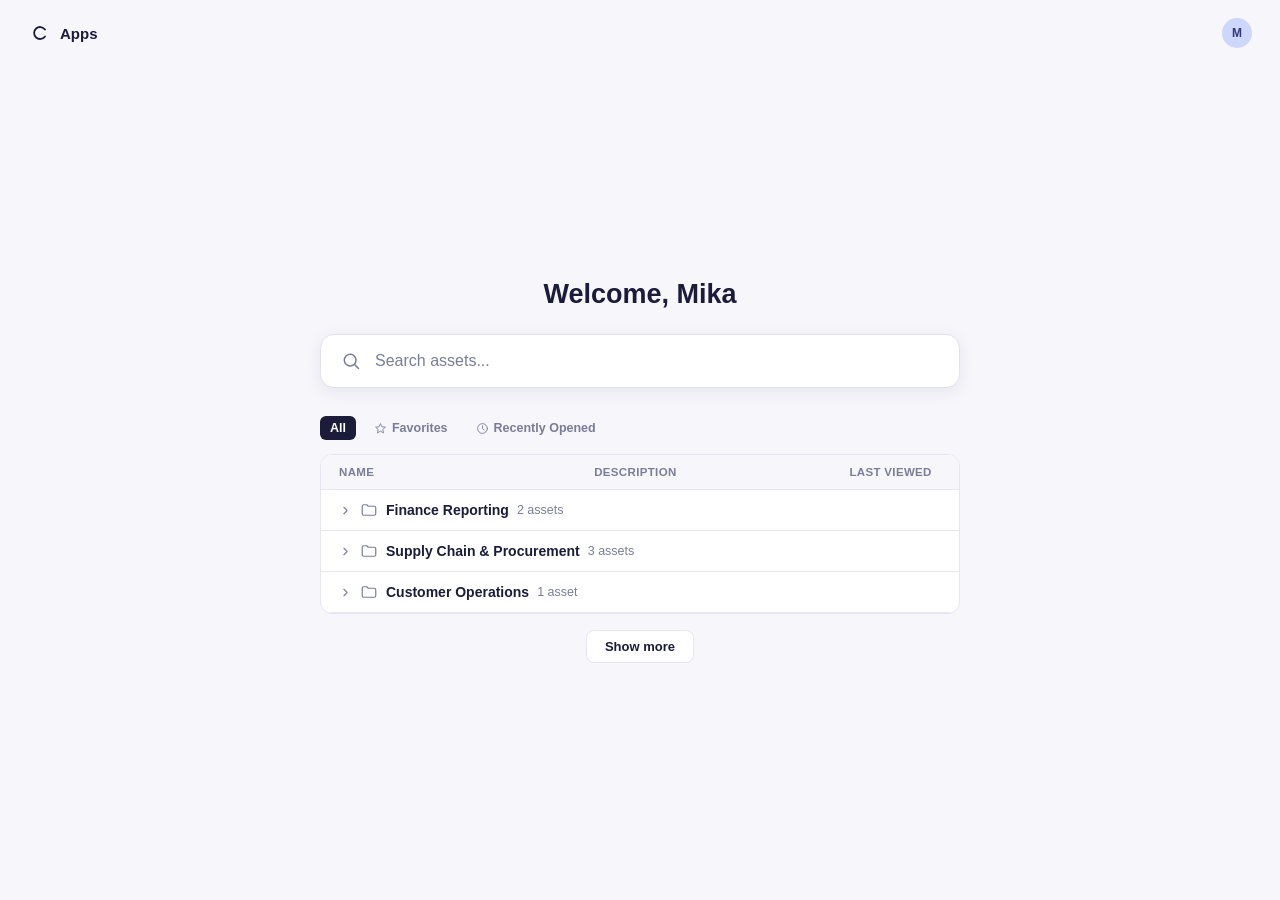
==== commit e46bdf31: "Group Apps table assets into expandable package folders" ====
--- a/apps.html
+++ b/apps.html
@@ -60,7 +60,19 @@
             </tr>
           </thead>
           <tbody>
-            <tr data-favorite="true" data-recent="true">
+
+            <!-- Folder: Finance Reporting -->
+            <tr class="apps-folder-row" data-folder-id="finance">
+              <td colspan="3">
+                <div class="apps-folder-cell">
+                  <svg class="apps-folder-chevron" viewBox="0 0 24 24" fill="none" stroke="currentColor" stroke-width="2" stroke-linecap="round" stroke-linejoin="round"><path d="M9 6l6 6-6 6"/></svg>
+                  <svg class="apps-folder-icon" viewBox="0 0 24 24" fill="none" stroke="currentColor" stroke-width="1.6" stroke-linejoin="round"><path d="M3 7a2 2 0 0 1 2-2h4l2 2h8a2 2 0 0 1 2 2v8a2 2 0 0 1-2 2H5a2 2 0 0 1-2-2V7z"/></svg>
+                  <span class="apps-folder-name">Finance Reporting</span>
+                  <span class="apps-folder-count">2 assets</span>
+                </div>
+              </td>
+            </tr>
+            <tr class="apps-row-child" data-folder="finance" data-favorite="true" data-recent="true" hidden>
               <td>
                 <div class="apps-name-cell">
                   <svg viewBox="0 0 24 24" fill="none" stroke="currentColor" stroke-width="1.6" stroke-linejoin="round"><rect x="4" y="7" width="16" height="12" rx="1.5"/><path d="M4 7l3-4h10l3 4"/></svg>
@@ -70,7 +82,29 @@
               <td class="apps-desc-cell">Revenue trends and forecasts across all regions</td>
               <td class="apps-lastviewed-cell">2 hours ago</td>
             </tr>
-            <tr data-favorite="false" data-recent="true">
+            <tr class="apps-row-child" data-folder="finance" data-favorite="false" data-recent="false" hidden>
+              <td>
+                <div class="apps-name-cell">
+                  <svg viewBox="0 0 24 24" fill="none" stroke="currentColor" stroke-width="1.6" stroke-linejoin="round"><rect x="4" y="7" width="16" height="12" rx="1.5"/><path d="M4 7l3-4h10l3 4"/></svg>
+                  <span>Monthly Close Checklist</span>
+                </div>
+              </td>
+              <td class="apps-desc-cell">Status of month-end close tasks</td>
+              <td class="apps-lastviewed-cell">Not viewed</td>
+            </tr>
+
+            <!-- Folder: Supply Chain & Procurement -->
+            <tr class="apps-folder-row" data-folder-id="supply-chain">
+              <td colspan="3">
+                <div class="apps-folder-cell">
+                  <svg class="apps-folder-chevron" viewBox="0 0 24 24" fill="none" stroke="currentColor" stroke-width="2" stroke-linecap="round" stroke-linejoin="round"><path d="M9 6l6 6-6 6"/></svg>
+                  <svg class="apps-folder-icon" viewBox="0 0 24 24" fill="none" stroke="currentColor" stroke-width="1.6" stroke-linejoin="round"><path d="M3 7a2 2 0 0 1 2-2h4l2 2h8a2 2 0 0 1 2 2v8a2 2 0 0 1-2 2H5a2 2 0 0 1-2-2V7z"/></svg>
+                  <span class="apps-folder-name">Supply Chain &amp; Procurement</span>
+                  <span class="apps-folder-count">3 assets</span>
+                </div>
+              </td>
+            </tr>
+            <tr class="apps-row-child" data-folder="supply-chain" data-favorite="false" data-recent="true" hidden>
               <td>
                 <div class="apps-name-cell">
                   <svg viewBox="0 0 24 24" fill="none" stroke="currentColor" stroke-width="1.6" stroke-linejoin="round"><rect x="4" y="7" width="16" height="12" rx="1.5"/><path d="M4 7l3-4h10l3 4"/></svg>
@@ -80,7 +114,7 @@
               <td class="apps-desc-cell">End-to-end O2C process health and bottlenecks</td>
               <td class="apps-lastviewed-cell">Yesterday</td>
             </tr>
-            <tr data-favorite="true" data-recent="true">
+            <tr class="apps-row-child" data-folder="supply-chain" data-favorite="true" data-recent="true" hidden>
               <td>
                 <div class="apps-name-cell">
                   <svg viewBox="0 0 24 24" fill="none" stroke="currentColor" stroke-width="1.6" stroke-linejoin="round"><rect x="4" y="7" width="16" height="12" rx="1.5"/><path d="M4 7l3-4h10l3 4"/></svg>
@@ -90,7 +124,29 @@
               <td class="apps-desc-cell">Key supply chain performance indicators</td>
               <td class="apps-lastviewed-cell">3 days ago</td>
             </tr>
-            <tr data-favorite="false" data-recent="false">
+            <tr class="apps-row-child" data-folder="supply-chain" data-favorite="false" data-recent="false" hidden>
+              <td>
+                <div class="apps-name-cell">
+                  <svg viewBox="0 0 24 24" fill="none" stroke="currentColor" stroke-width="1.6" stroke-linejoin="round"><rect x="4" y="7" width="16" height="12" rx="1.5"/><path d="M4 7l3-4h10l3 4"/></svg>
+                  <span>Procurement Spend Analysis</span>
+                </div>
+              </td>
+              <td class="apps-desc-cell">Spend breakdown by vendor and category</td>
+              <td class="apps-lastviewed-cell">2 weeks ago</td>
+            </tr>
+
+            <!-- Folder: Customer Operations -->
+            <tr class="apps-folder-row" data-folder-id="customer-ops">
+              <td colspan="3">
+                <div class="apps-folder-cell">
+                  <svg class="apps-folder-chevron" viewBox="0 0 24 24" fill="none" stroke="currentColor" stroke-width="2" stroke-linecap="round" stroke-linejoin="round"><path d="M9 6l6 6-6 6"/></svg>
+                  <svg class="apps-folder-icon" viewBox="0 0 24 24" fill="none" stroke="currentColor" stroke-width="1.6" stroke-linejoin="round"><path d="M3 7a2 2 0 0 1 2-2h4l2 2h8a2 2 0 0 1 2 2v8a2 2 0 0 1-2 2H5a2 2 0 0 1-2-2V7z"/></svg>
+                  <span class="apps-folder-name">Customer Operations</span>
+                  <span class="apps-folder-count">1 asset</span>
+                </div>
+              </td>
+            </tr>
+            <tr class="apps-row-child" data-folder="customer-ops" data-favorite="false" data-recent="false" hidden>
               <td>
                 <div class="apps-name-cell">
                   <svg viewBox="0 0 24 24" fill="none" stroke="currentColor" stroke-width="1.6" stroke-linejoin="round"><rect x="4" y="7" width="16" height="12" rx="1.5"/><path d="M4 7l3-4h10l3 4"/></svg>
@@ -100,26 +156,7 @@
               <td class="apps-desc-cell">Open and resolved escalation cases by team</td>
               <td class="apps-lastviewed-cell">A week ago</td>
             </tr>
-            <tr data-favorite="false" data-recent="false">
-              <td>
-                <div class="apps-name-cell">
-                  <svg viewBox="0 0 24 24" fill="none" stroke="currentColor" stroke-width="1.6" stroke-linejoin="round"><rect x="4" y="7" width="16" height="12" rx="1.5"/><path d="M4 7l3-4h10l3 4"/></svg>
-                  <span>Procurement Spend Analysis</span>
-                </div>
-              </td>
-              <td class="apps-desc-cell">Spend breakdown by vendor and category</td>
-              <td class="apps-lastviewed-cell">2 weeks ago</td>
-            </tr>
-            <tr data-favorite="false" data-recent="false">
-              <td>
-                <div class="apps-name-cell">
-                  <svg viewBox="0 0 24 24" fill="none" stroke="currentColor" stroke-width="1.6" stroke-linejoin="round"><rect x="4" y="7" width="16" height="12" rx="1.5"/><path d="M4 7l3-4h10l3 4"/></svg>
-                  <span>Monthly Close Checklist</span>
-                </div>
-              </td>
-              <td class="apps-desc-cell">Status of month-end close tasks</td>
-              <td class="apps-lastviewed-cell">Not viewed</td>
-            </tr>
+
           </tbody>
         </table>
       </div>
@@ -142,14 +179,61 @@
 
   let currentMode = 'all';
 
+  const chevronIcon = '<svg class="apps-folder-chevron" viewBox="0 0 24 24" fill="none" stroke="currentColor" stroke-width="2" stroke-linecap="round" stroke-linejoin="round"><path d="M9 6l6 6-6 6"/></svg>';
+  const folderIcon = '<svg class="apps-folder-icon" viewBox="0 0 24 24" fill="none" stroke="currentColor" stroke-width="1.6" stroke-linejoin="round"><path d="M3 7a2 2 0 0 1 2-2h4l2 2h8a2 2 0 0 1 2 2v8a2 2 0 0 1-2 2H5a2 2 0 0 1-2-2V7z"/></svg>';
+  const assetIcon = '<svg viewBox="0 0 24 24" fill="none" stroke="currentColor" stroke-width="1.6" stroke-linejoin="round"><rect x="4" y="7" width="16" height="12" rx="1.5"/><path d="M4 7l3-4h10l3 4"/></svg>';
+
+  // ---- Folder expand/collapse ----
+  // A folder's own open/close toggle is "manual" state; a filter can force-expand
+  // a folder (to reveal matching children) without overwriting that manual state.
+  function setFolderExpanded(folderRow, expand) {
+    folderRow.classList.toggle('expanded', expand);
+    const folderId = folderRow.dataset.folderId;
+    document.querySelectorAll(`.apps-row-child[data-folder="${folderId}"]`).forEach((row) => {
+      row.hidden = !(expand && row.dataset.filterMatch !== 'false');
+    });
+  }
+
+  function wireFolderRow(folderRow) {
+    folderRow.dataset.manualExpanded = 'false';
+    folderRow.addEventListener('click', () => {
+      const next = !folderRow.classList.contains('expanded');
+      folderRow.dataset.manualExpanded = String(next);
+      setFolderExpanded(folderRow, next);
+    });
+  }
+
+  function wireAssetRow(row) {
+    row.addEventListener('click', (e) => {
+      e.stopPropagation();
+      window.location.href = 'asset-view.html';
+    });
+  }
+
+  document.querySelectorAll('.apps-folder-row').forEach(wireFolderRow);
+  document.querySelectorAll('.apps-row-child').forEach(wireAssetRow);
+
+  // ---- Filters (All / Favorites / Recently Opened) ----
   function applyFilterToRows() {
-    document.querySelectorAll('.apps-table tbody tr').forEach((row) => {
-      if (currentMode === 'favorites') {
-        row.style.display = row.dataset.favorite === 'true' ? '' : 'none';
-      } else if (currentMode === 'recent') {
-        row.style.display = row.dataset.recent === 'true' ? '' : 'none';
+    document.querySelectorAll('.apps-folder-row').forEach((folderRow) => {
+      const folderId = folderRow.dataset.folderId;
+      const children = document.querySelectorAll(`.apps-row-child[data-folder="${folderId}"]`);
+      let anyMatch = false;
+
+      children.forEach((row) => {
+        let matches = true;
+        if (currentMode === 'favorites') matches = row.dataset.favorite === 'true';
+        else if (currentMode === 'recent') matches = row.dataset.recent === 'true';
+        row.dataset.filterMatch = matches ? 'true' : 'false';
+        if (matches) anyMatch = true;
+      });
+
+      if (currentMode === 'all') {
+        folderRow.hidden = false;
+        setFolderExpanded(folderRow, folderRow.dataset.manualExpanded === 'true');
       } else {
-        row.style.display = '';
+        folderRow.hidden = !anyMatch;
+        setFolderExpanded(folderRow, anyMatch);
       }
     });
   }
@@ -172,23 +256,26 @@
     btn.addEventListener('click', () => setFilter(btn.dataset.mode));
   });
 
-  // Selecting an asset opens it in the asset view
-  tableBody.addEventListener('click', (e) => {
-    if (e.target.closest('tr')) {
-      window.location.href = 'asset-view.html';
+  // ---- Show more: append another batch of packages (folders) ----
+  const morePackages = [
+    {
+      id: 'it-people',
+      name: 'IT &amp; People Operations',
+      assets: [
+        { name: 'Invoice Exception Handling', desc: 'Root causes for held and blocked invoices', lastViewed: 'A month ago', favorite: false, recent: false },
+        { name: 'HR Onboarding Funnel', desc: 'New hire onboarding completion rates', lastViewed: 'Not viewed', favorite: false, recent: false },
+        { name: 'IT Ticket Backlog', desc: 'Open IT tickets by priority and age', lastViewed: '2 months ago', favorite: false, recent: false }
+      ]
+    },
+    {
+      id: 'logistics',
+      name: 'Logistics &amp; Warehousing',
+      assets: [
+        { name: 'Vendor Onboarding Times', desc: 'Average onboarding duration by vendor category', lastViewed: '3 weeks ago', favorite: false, recent: false },
+        { name: 'Warehouse Throughput', desc: 'Inbound and outbound throughput by warehouse', lastViewed: 'Not viewed', favorite: false, recent: false },
+        { name: 'Customer Churn Signals', desc: 'Early indicators of churn risk by account', lastViewed: '5 days ago', favorite: true, recent: true }
+      ]
     }
-  });
-
-  // ---- Load more: append another batch of assets ----
-  const assetIcon = '<svg viewBox="0 0 24 24" fill="none" stroke="currentColor" stroke-width="1.6" stroke-linejoin="round"><rect x="4" y="7" width="16" height="12" rx="1.5"/><path d="M4 7l3-4h10l3 4"/></svg>';
-
-  const moreAssets = [
-    { name: 'Vendor Onboarding Times', desc: 'Average onboarding duration by vendor category', lastViewed: '3 weeks ago', favorite: false, recent: false },
-    { name: 'Invoice Exception Handling', desc: 'Root causes for held and blocked invoices', lastViewed: 'A month ago', favorite: false, recent: false },
-    { name: 'Warehouse Throughput', desc: 'Inbound and outbound throughput by warehouse', lastViewed: 'Not viewed', favorite: false, recent: false },
-    { name: 'Customer Churn Signals', desc: 'Early indicators of churn risk by account', lastViewed: '5 days ago', favorite: true, recent: true },
-    { name: 'HR Onboarding Funnel', desc: 'New hire onboarding completion rates', lastViewed: 'Not viewed', favorite: false, recent: false },
-    { name: 'IT Ticket Backlog', desc: 'Open IT tickets by priority and age', lastViewed: '2 months ago', favorite: false, recent: false }
   ];
 
   const loadMoreBtn = document.getElementById('load-more-btn');
@@ -197,22 +284,46 @@
 
   loadMoreBtn.addEventListener('click', () => {
     if (!expanded) {
-      extraRows = moreAssets.map((asset) => {
-        const row = document.createElement('tr');
-        row.dataset.favorite = String(asset.favorite);
-        row.dataset.recent = String(asset.recent);
-        row.innerHTML = `
-          <td>
-            <div class="apps-name-cell">
-              ${assetIcon}
-              <span>${asset.name}</span>
+      morePackages.forEach((pkg) => {
+        const folderRow = document.createElement('tr');
+        folderRow.className = 'apps-folder-row';
+        folderRow.dataset.folderId = pkg.id;
+        const count = pkg.assets.length === 1 ? '1 asset' : `${pkg.assets.length} assets`;
+        folderRow.innerHTML = `
+          <td colspan="3">
+            <div class="apps-folder-cell">
+              ${chevronIcon}
+              ${folderIcon}
+              <span class="apps-folder-name">${pkg.name}</span>
+              <span class="apps-folder-count">${count}</span>
             </div>
           </td>
-          <td class="apps-desc-cell">${asset.desc}</td>
-          <td class="apps-lastviewed-cell">${asset.lastViewed}</td>
         `;
-        tableBody.appendChild(row);
-        return row;
+        tableBody.appendChild(folderRow);
+        wireFolderRow(folderRow);
+        extraRows.push(folderRow);
+
+        pkg.assets.forEach((asset) => {
+          const row = document.createElement('tr');
+          row.className = 'apps-row-child';
+          row.dataset.folder = pkg.id;
+          row.dataset.favorite = String(asset.favorite);
+          row.dataset.recent = String(asset.recent);
+          row.hidden = true;
+          row.innerHTML = `
+            <td>
+              <div class="apps-name-cell">
+                ${assetIcon}
+                <span>${asset.name}</span>
+              </div>
+            </td>
+            <td class="apps-desc-cell">${asset.desc}</td>
+            <td class="apps-lastviewed-cell">${asset.lastViewed}</td>
+          `;
+          tableBody.appendChild(row);
+          wireAssetRow(row);
+          extraRows.push(row);
+        });
       });
 
       applyFilterToRows();
--- a/styles.css
+++ b/styles.css
@@ -1739,6 +1739,56 @@
   white-space: nowrap;
 }
 
+/* Folder (package) grouping rows */
+
+.apps-folder-row td {
+  padding: 11px 18px;
+}
+
+.apps-folder-cell {
+  display: flex;
+  align-items: center;
+  gap: 8px;
+  min-width: 0;
+}
+
+.apps-folder-chevron {
+  width: 13px;
+  height: 13px;
+  color: var(--text-secondary);
+  flex-shrink: 0;
+  transition: transform 0.12s ease;
+}
+
+.apps-folder-row.expanded .apps-folder-chevron {
+  transform: rotate(90deg);
+}
+
+.apps-folder-icon {
+  width: 18px;
+  height: 18px;
+  color: var(--text-secondary);
+  flex-shrink: 0;
+}
+
+.apps-folder-cell span.apps-folder-name {
+  font-weight: 700;
+  overflow: hidden;
+  text-overflow: ellipsis;
+  white-space: nowrap;
+}
+
+.apps-folder-count {
+  color: var(--text-secondary);
+  font-weight: 500;
+  font-size: 12.5px;
+  flex-shrink: 0;
+}
+
+.apps-row-child td:first-child {
+  padding-left: 46px;
+}
+
 .apps-load-more {
   width: 100%;
   display: flex;
